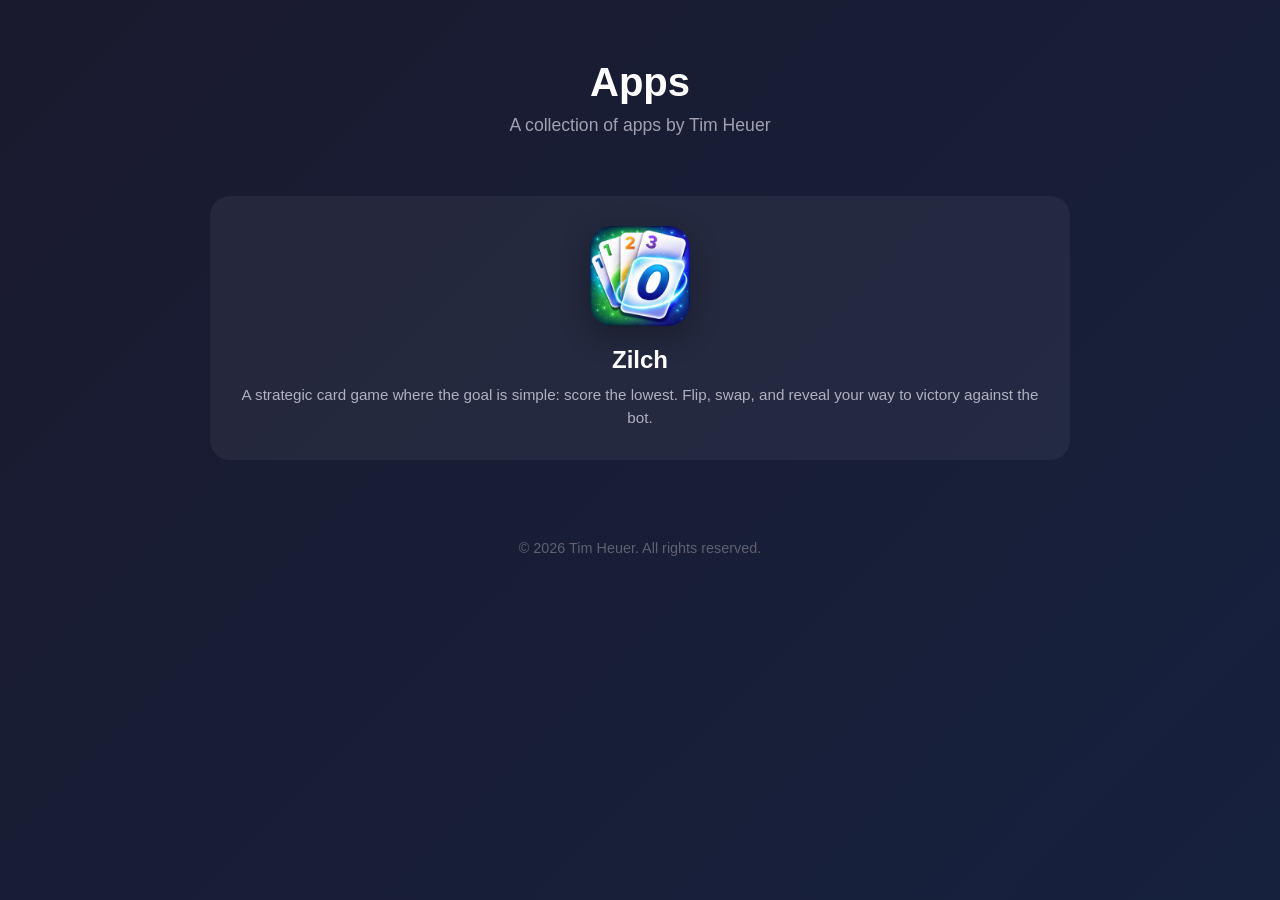
==== index.html @ 1bc8b490 "Root page" ====
<!DOCTYPE html>
<html lang="en">

<head>
    <meta charset="UTF-8">
    <meta name="viewport" content="width=device-width, initial-scale=1.0">
    <title>Tim Heuer Apps</title>
    <meta name="description" content="A collection of apps by Tim Heuer">
    <style>
        * {
            margin: 0;
            padding: 0;
            box-sizing: border-box;
        }

        body {
            font-family: -apple-system, BlinkMacSystemFont, 'Segoe UI', Roboto, Oxygen, Ubuntu, sans-serif;
            background: linear-gradient(135deg, #1a1a2e 0%, #16213e 100%);
            min-height: 100vh;
            color: #fff;
        }

        .container {
            max-width: 900px;
            margin: 0 auto;
            padding: 60px 20px;
        }

        header {
            text-align: center;
            margin-bottom: 60px;
        }

        header h1 {
            font-size: 2.5rem;
            font-weight: 700;
            margin-bottom: 10px;
        }

        header p {
            font-size: 1.1rem;
            color: #a0a0b0;
        }

        .apps-grid {
            display: grid;
            grid-template-columns: repeat(auto-fit, minmax(280px, 1fr));
            gap: 30px;
        }

        .app-card {
            background: rgba(255, 255, 255, 0.05);
            border-radius: 20px;
            padding: 30px;
            text-decoration: none;
            color: inherit;
            transition: transform 0.2s ease, background 0.2s ease;
            display: flex;
            flex-direction: column;
            align-items: center;
            text-align: center;
        }

        .app-card:hover {
            transform: translateY(-5px);
            background: rgba(255, 255, 255, 0.1);
        }

        .app-icon {
            width: 100px;
            height: 100px;
            border-radius: 22px;
            margin-bottom: 20px;
            box-shadow: 0 10px 30px rgba(0, 0, 0, 0.3);
        }

        .app-card h2 {
            font-size: 1.5rem;
            font-weight: 600;
            margin-bottom: 10px;
        }

        .app-card p {
            font-size: 0.95rem;
            color: #b0b0c0;
            line-height: 1.5;
        }

        footer {
            text-align: center;
            margin-top: 80px;
            color: #606070;
            font-size: 0.9rem;
        }
    </style>
</head>

<body>
    <div class="container">
        <header>
            <h1>Apps</h1>
            <p>A collection of apps by Tim Heuer</p>
        </header>

        <div class="apps-grid">
            <a href="zilch/" class="app-card">
                <img src="zilch/icon.png" alt="Zilch App Icon" class="app-icon">
                <h2>Zilch</h2>
                <p>A strategic card game where the goal is simple: score the lowest. Flip, swap, and reveal your way to
                    victory against the bot.</p>
            </a>
        </div>

        <footer>
            <p>&copy; 2026 Tim Heuer. All rights reserved.</p>
        </footer>
    </div>
</body>

</html>
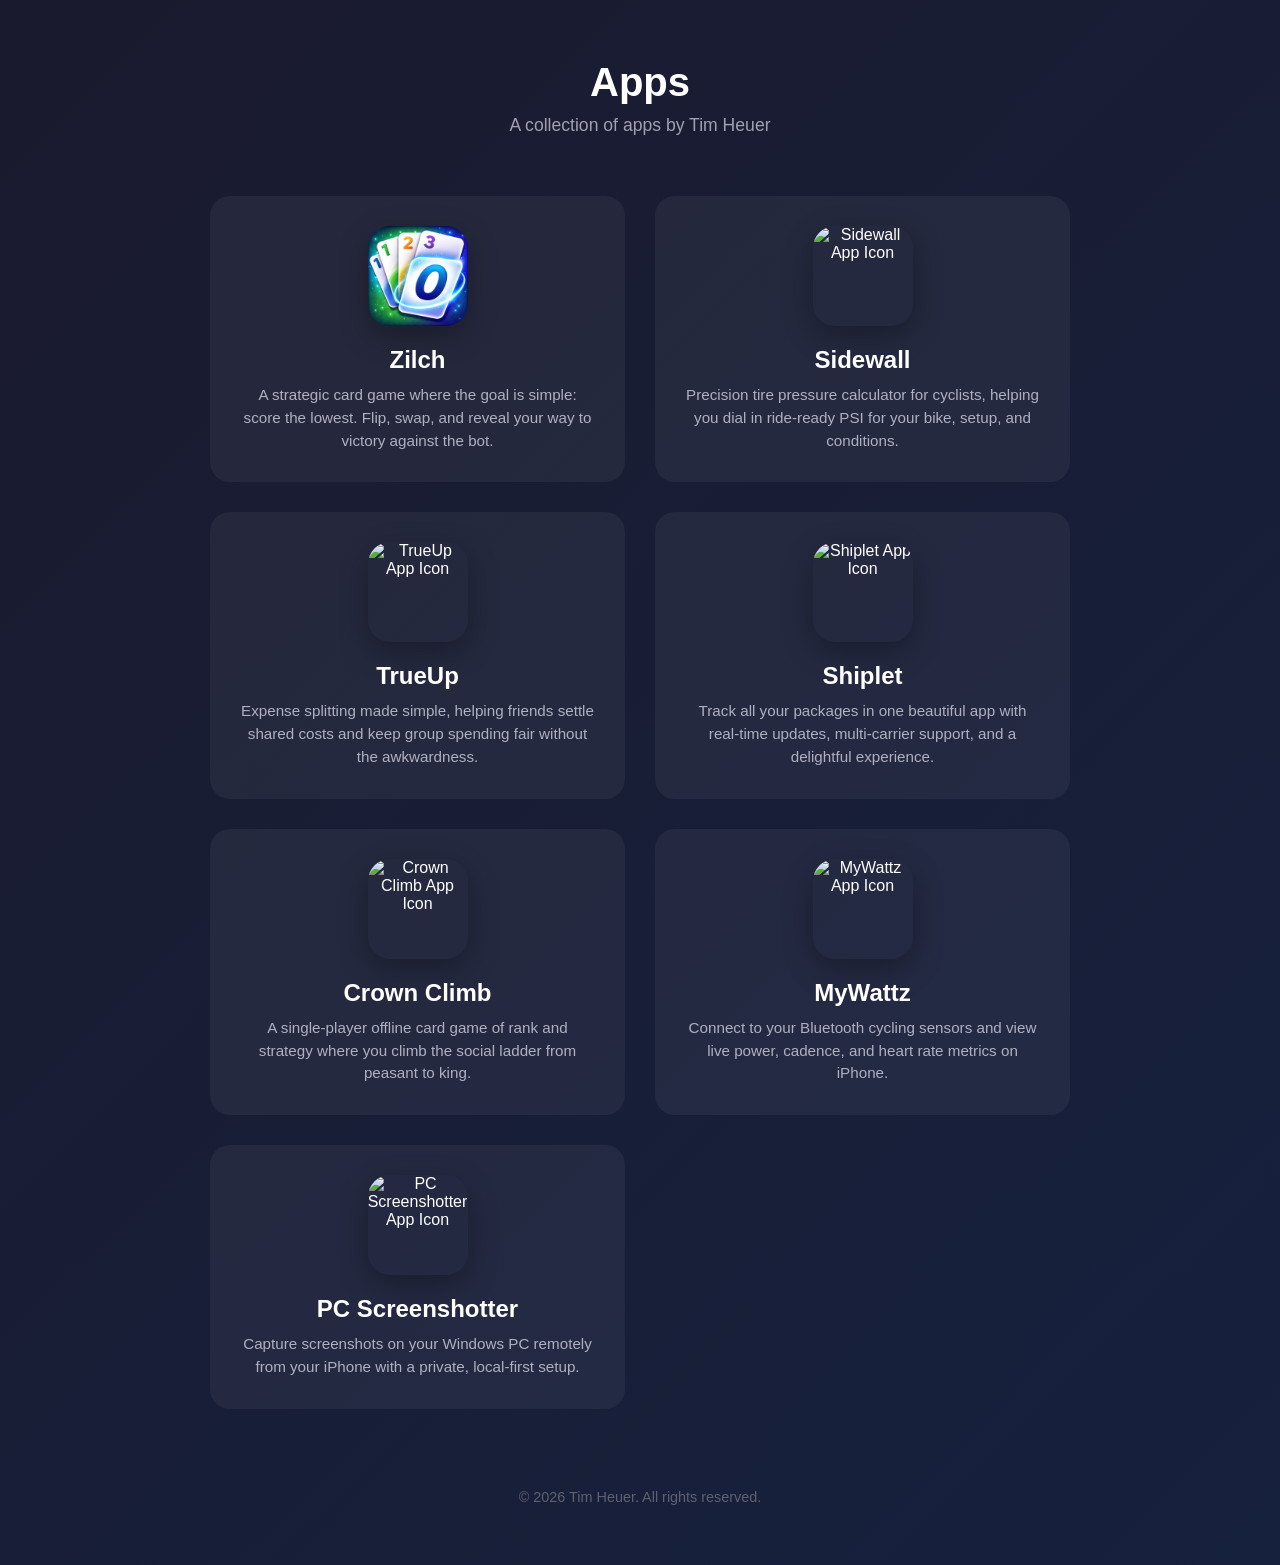
==== commit 2eecea4e: "feat: add new app cards to showcase additional applications 🎉" ====
--- a/index.html
+++ b/index.html
@@ -109,6 +109,41 @@
                 <p>A strategic card game where the goal is simple: score the lowest. Flip, swap, and reveal your way to
                     victory against the bot.</p>
             </a>
+            <a href="https://timheuer.github.io/sidewallapp" class="app-card">
+                <img src="https://timheuer.github.io/sidewallapp/icon.png" alt="Sidewall App Icon" class="app-icon">
+                <h2>Sidewall</h2>
+                <p>Precision tire pressure calculator for cyclists, helping you dial in ride-ready PSI for your bike,
+                    setup, and conditions.</p>
+            </a>
+            <a href="https://truemeup.app" class="app-card">
+                <img src="https://truemeup.app/logo.png" alt="TrueUp App Icon" class="app-icon">
+                <h2>TrueUp</h2>
+                <p>Expense splitting made simple, helping friends settle shared costs and keep group spending fair without
+                    the awkwardness.</p>
+            </a>
+            <a href="https://shiplet.app" class="app-card">
+                <img src="https://shiplet.app/images/app-icon.png" alt="Shiplet App Icon" class="app-icon">
+                <h2>Shiplet</h2>
+                <p>Track all your packages in one beautiful app with real-time updates, multi-carrier support, and a
+                    delightful experience.</p>
+            </a>
+            <a href="https://timheuer.github.io/crownclimb" class="app-card">
+                <img src="https://timheuer.github.io/crownclimb/icon.png" alt="Crown Climb App Icon" class="app-icon">
+                <h2>Crown Climb</h2>
+                <p>A single-player offline card game of rank and strategy where you climb the social ladder from peasant
+                    to king.</p>
+            </a>
+            <a href="https://timheuer.github.io/wattz" class="app-card">
+                <img src="https://raw.githubusercontent.com/timheuer/wattz/85dbd9841800740e97b3951a800df22899df2338/art/AppIcon-optimized.png" alt="MyWattz App Icon" class="app-icon">
+                <h2>MyWattz</h2>
+                <p>Connect to your Bluetooth cycling sensors and view live power, cadence, and heart rate metrics on
+                    iPhone.</p>
+            </a>
+            <a href="https://timheuer.github.io/screenshotter" class="app-card">
+                <img src="https://raw.githubusercontent.com/timheuer/screenshotter/a3612ed11d9249e7c7c358f8b2f82874faf6e30b/art/AppIcon.png" alt="PC Screenshotter App Icon" class="app-icon">
+                <h2>PC Screenshotter</h2>
+                <p>Capture screenshots on your Windows PC remotely from your iPhone with a private, local-first setup.</p>
+            </a>
         </div>
 
         <footer>
@@ -117,4 +152,6 @@
     </div>
 </body>
 
-</html>+</html>
+
+
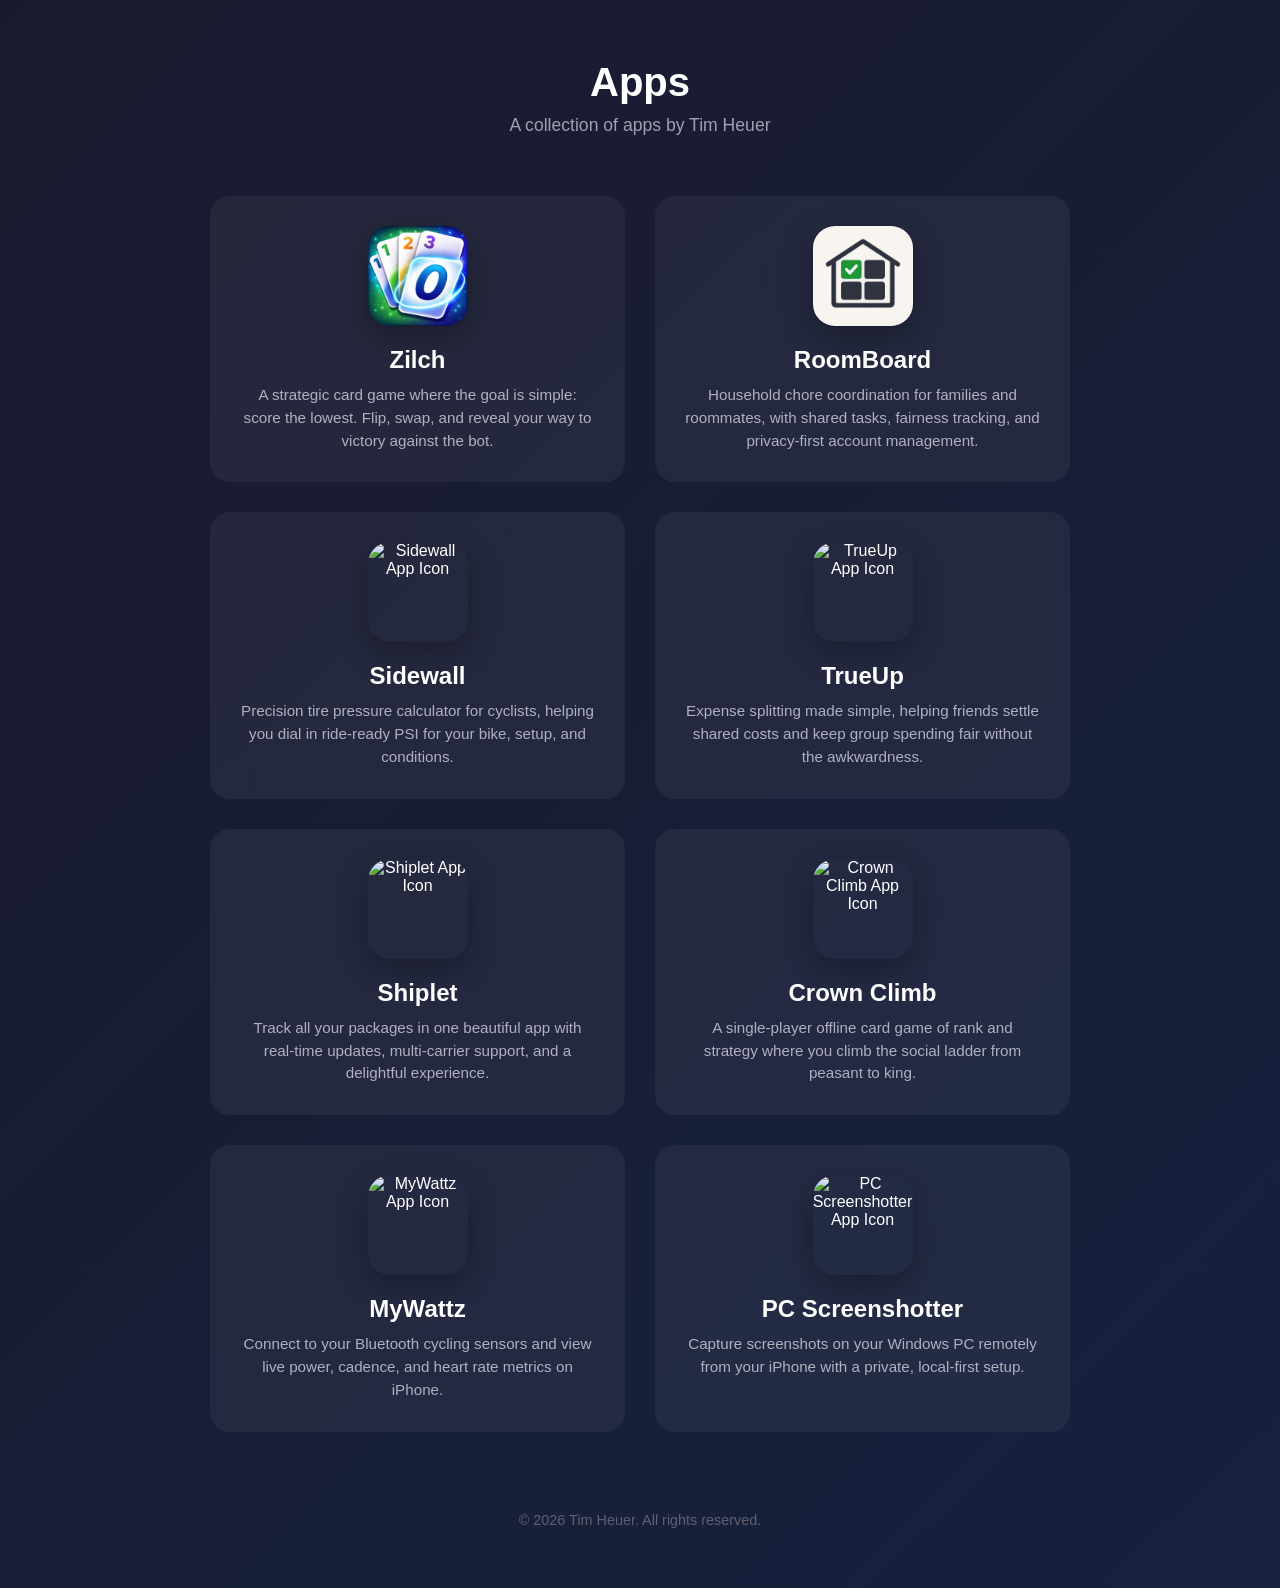
==== commit 02a95ea8: "feat: Added RoomBoard" ====
--- a/index.html
+++ b/index.html
@@ -109,6 +109,12 @@
                 <p>A strategic card game where the goal is simple: score the lowest. Flip, swap, and reveal your way to
                     victory against the bot.</p>
             </a>
+            <a href="roomboard/" class="app-card">
+                <img src="roomboard/logo.png" alt="RoomBoard App Icon" class="app-icon">
+                <h2>RoomBoard</h2>
+                <p>Household chore coordination for families and roommates, with shared tasks, fairness tracking, and
+                    privacy-first account management.</p>
+            </a>
             <a href="https://timheuer.github.io/sidewallapp" class="app-card">
                 <img src="https://timheuer.github.io/sidewallapp/icon.png" alt="Sidewall App Icon" class="app-icon">
                 <h2>Sidewall</h2>
@@ -118,7 +124,8 @@
             <a href="https://truemeup.app" class="app-card">
                 <img src="https://truemeup.app/logo.png" alt="TrueUp App Icon" class="app-icon">
                 <h2>TrueUp</h2>
-                <p>Expense splitting made simple, helping friends settle shared costs and keep group spending fair without
+                <p>Expense splitting made simple, helping friends settle shared costs and keep group spending fair
+                    without
                     the awkwardness.</p>
             </a>
             <a href="https://shiplet.app" class="app-card">
@@ -134,15 +141,18 @@
                     to king.</p>
             </a>
             <a href="https://timheuer.github.io/wattz" class="app-card">
-                <img src="https://raw.githubusercontent.com/timheuer/wattz/85dbd9841800740e97b3951a800df22899df2338/art/AppIcon-optimized.png" alt="MyWattz App Icon" class="app-icon">
+                <img src="https://raw.githubusercontent.com/timheuer/wattz/85dbd9841800740e97b3951a800df22899df2338/art/AppIcon-optimized.png"
+                    alt="MyWattz App Icon" class="app-icon">
                 <h2>MyWattz</h2>
                 <p>Connect to your Bluetooth cycling sensors and view live power, cadence, and heart rate metrics on
                     iPhone.</p>
             </a>
             <a href="https://timheuer.github.io/screenshotter" class="app-card">
-                <img src="https://raw.githubusercontent.com/timheuer/screenshotter/a3612ed11d9249e7c7c358f8b2f82874faf6e30b/art/AppIcon.png" alt="PC Screenshotter App Icon" class="app-icon">
+                <img src="https://raw.githubusercontent.com/timheuer/screenshotter/a3612ed11d9249e7c7c358f8b2f82874faf6e30b/art/AppIcon.png"
+                    alt="PC Screenshotter App Icon" class="app-icon">
                 <h2>PC Screenshotter</h2>
-                <p>Capture screenshots on your Windows PC remotely from your iPhone with a private, local-first setup.</p>
+                <p>Capture screenshots on your Windows PC remotely from your iPhone with a private, local-first setup.
+                </p>
             </a>
         </div>
 
@@ -152,6 +162,4 @@
     </div>
 </body>
 
-</html>
-
-
+</html>
